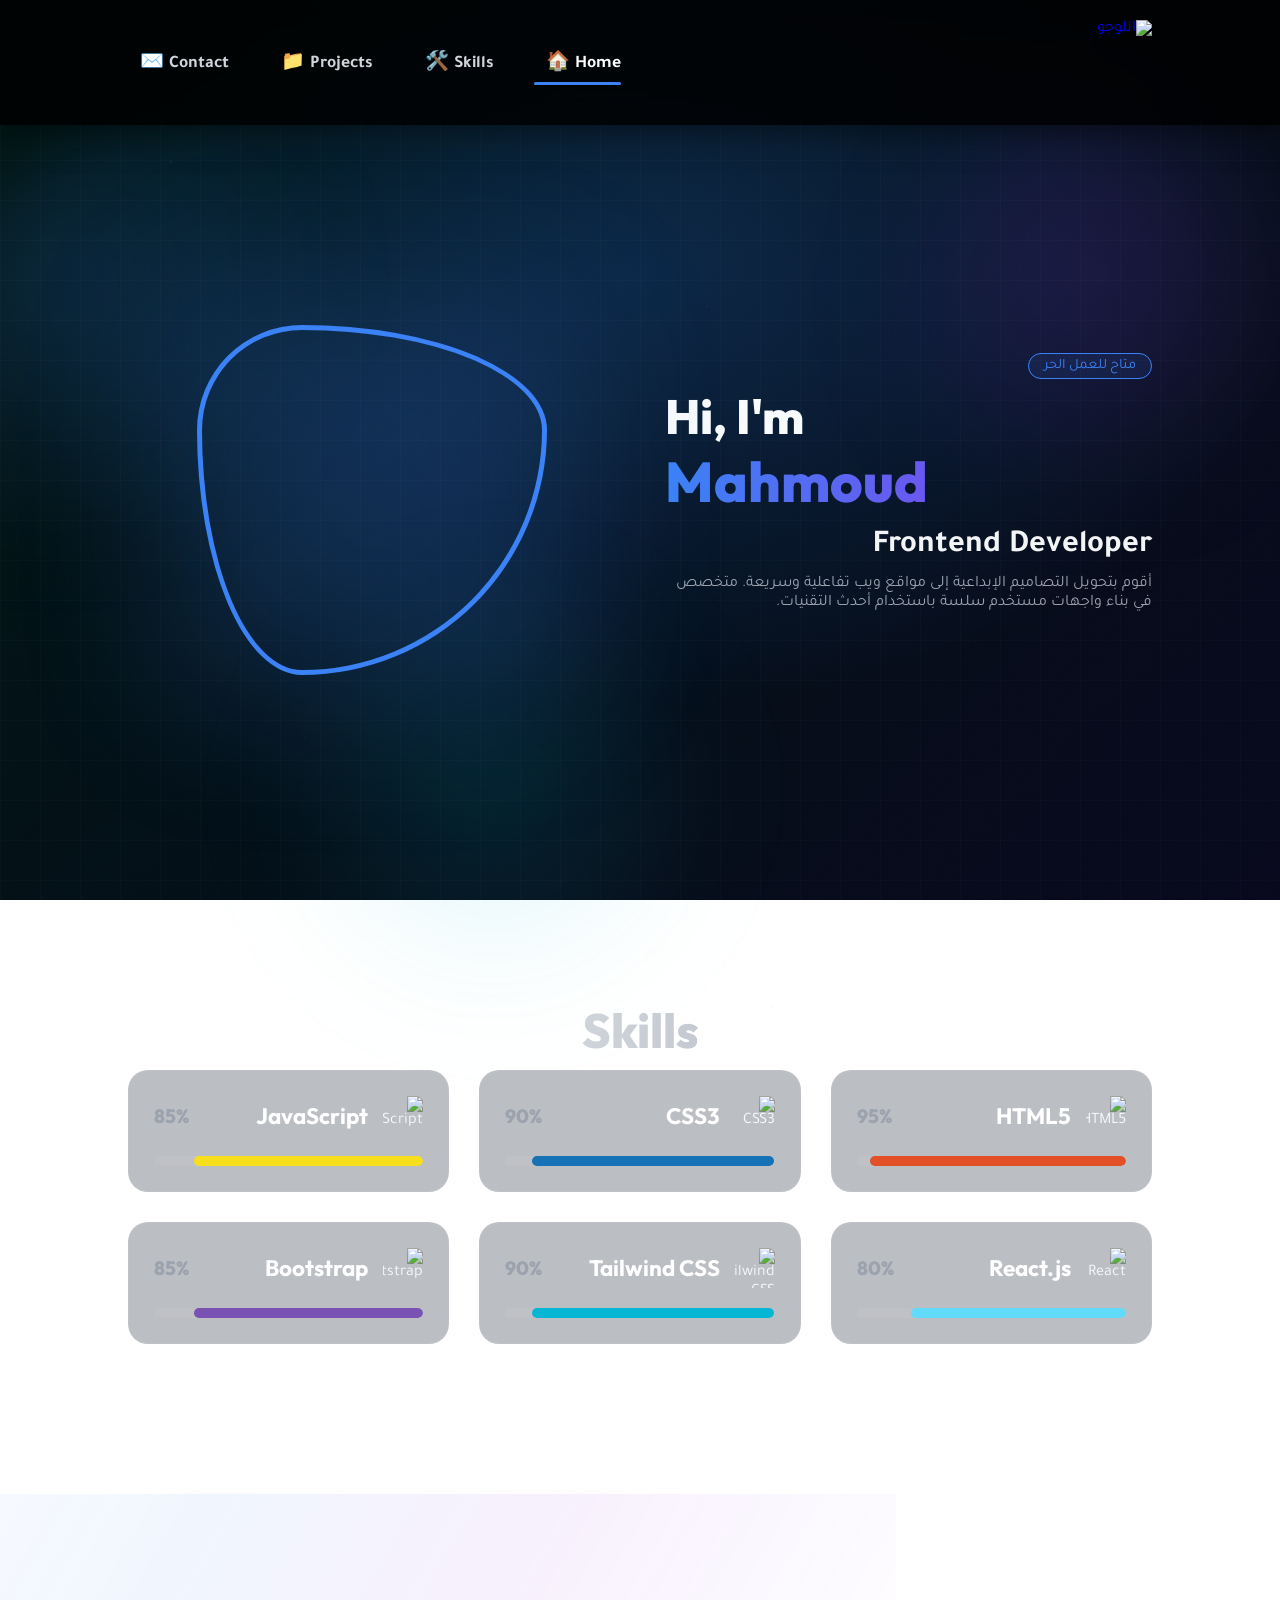
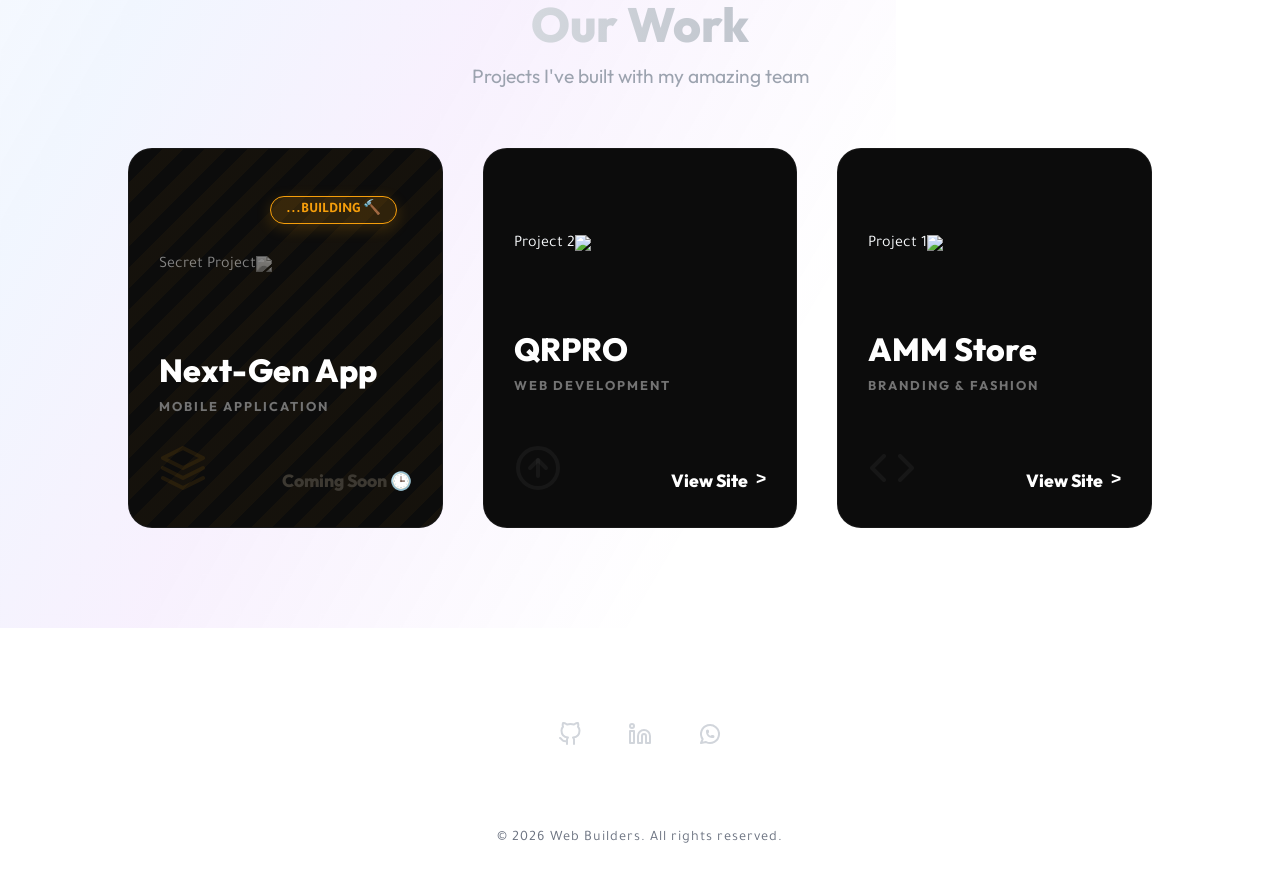
==== index.html @ ec0a451d "Add files via upload" ====
<!DOCTYPE html>
<html lang="ar" dir="rtl">

<head>
    <meta charset="UTF-8">
    <meta name="viewport" content="width=device-width, initial-scale=1.0">
    <title>موقع شخصي</title>
    <link
        href="https://fonts.googleapis.com/css2?family=Outfit:wght@400;700;800&family=Tajawal:wght@400;700&display=swap"
        rel="stylesheet">
    <link rel="stylesheet" href="s.css">
</head>

<body>
    <div class="premium-bg" aria-hidden="true">
        <div class="glow g1"></div>
        <div class="glow g2"></div>
        <div class="glow g3"></div>
    </div>

    <div id="preloader">
    <div class="loader-content">
        <h1 class="brand-name">HODA WEB</h1>
        <div class="progress-bar">
            <div class="progress-fill"></div>
        </div>
    </div>
</div>

    <!-- Navbar -->
    <header class="navbar">
        <a href="#" class="logo">
            <img src="E:\البرتو فليو\design\logo.png" alt="اللوجو" class="nav-logo-img">
        </a>
        <ul class="nav-links">
            <li>
                <a href="#" class="active" dir="ltr" aria-label="Home" title="Home">
                    <span class="nav-icon">🏠</span>
                    <span class="nav-text">Home</span>
                </a>
            </li>
            <li>
                <a href="#skills" dir="ltr" aria-label="Skills" title="Skills">
                    <span class="nav-icon">🛠️</span>
                    <span class="nav-text">Skills</span>
                </a>
            </li>
            <li>
                <a href="#projects" dir="ltr" aria-label="Projects" title="Projects">
                    <span class="nav-icon">📁</span>
                    <span class="nav-text">Projects</span>
                </a>
            </li>
            <li>
                <a href="#contact" dir="ltr" aria-label="Contact" title="Contact">
                    <span class="nav-icon">✉️</span>
                    <span class="nav-text">Contact</span>
                </a>
            </li>
        </ul>
        <button class="menu-toggle">☰</button>
    </header>

    <section class="hero">
        <div class="hero-container">
            <!-- جهة المعلومات -->
            <div class="hero-content">
                <span class="badge">متاح للعمل الحر</span>
                <h1 class="english-greeting" dir="ltr">Hi, I'm <span class="name-gradient">Mahmoud</span></h1>
                <h2 class="job-title">Frontend Developer</h2>
                <p class="bio">
                    أقوم بتحويل التصاميم الإبداعية إلى مواقع ويب تفاعلية وسريعة.
                    متخصص في بناء واجهات مستخدم سلسة باستخدام أحدث التقنيات.
                </p>
            </div>
            <div class="hero-image">
                <div class="image-wrapper">
                    <img src="E:\البرتو فليو\design\me.jpeg" alt="[اسمك]">
                </div>
                <div class="blob"></div>
            </div>
        </div>
    </section>

    <!-- قسم المهارات -->
    <section class="skills-section" id="skills">
        <div class="projects-container">
            <h2 class="section-title reveal" dir="ltr">Skills</h2>

            <div class="skills-grid">
                <!-- HTML5 -->
                <div class="skill-card reveal">
                    <div class="skill-header">
                        <div class="skill-info">
                            <img src="https://cdn.jsdelivr.net/gh/devicons/devicon@latest/icons/html5/html5-original.svg"
                                alt="HTML5" class="skill-icon">
                            <h3 dir="ltr">HTML5</h3>
                        </div>
                        <span class="skill-percentage" dir="ltr">95%</span>
                    </div>
                    <div class="progress-bar">
                        <div class="progress-fill" style="width: 95%; background-color: #E34F26;"></div>
                    </div>
                </div>

                <!-- CSS3 -->
                <div class="skill-card reveal">
                    <div class="skill-header">
                        <div class="skill-info">
                            <img src="https://cdn.jsdelivr.net/gh/devicons/devicon@latest/icons/css3/css3-original.svg"
                                alt="CSS3" class="skill-icon">
                            <h3 dir="ltr">CSS3</h3>
                        </div>
                        <span class="skill-percentage" dir="ltr">90%</span>
                    </div>
                    <div class="progress-bar">
                        <div class="progress-fill" style="width: 90%; background-color: #1572B6;"></div>
                    </div>
                </div>

                <!-- JavaScript -->
                <div class="skill-card reveal">
                    <div class="skill-header">
                        <div class="skill-info">
                            <img src="https://cdn.jsdelivr.net/gh/devicons/devicon@latest/icons/javascript/javascript-original.svg"
                                alt="JavaScript" class="skill-icon">
                            <h3 dir="ltr">JavaScript</h3>
                        </div>
                        <span class="skill-percentage" dir="ltr">85%</span>
                    </div>
                    <div class="progress-bar">
                        <div class="progress-fill" style="width: 85%; background-color: #F7DF1E;"></div>
                    </div>
                </div>

                <!-- React -->
                <div class="skill-card reveal">
                    <div class="skill-header">
                        <div class="skill-info">
                            <img src="https://cdn.jsdelivr.net/gh/devicons/devicon@latest/icons/react/react-original.svg"
                                alt="React" class="skill-icon">
                            <h3 dir="ltr">React.js</h3>
                        </div>
                        <span class="skill-percentage" dir="ltr">80%</span>
                    </div>
                    <div class="progress-bar">
                        <div class="progress-fill" style="width: 80%; background-color: #61DAFB;"></div>
                    </div>
                </div>

                <!-- Tailwind CSS -->
                <div class="skill-card reveal">
                    <div class="skill-header">
                        <div class="skill-info">
                            <img src="https://cdn.jsdelivr.net/gh/devicons/devicon@latest/icons/tailwindcss/tailwindcss-original.svg"
                                alt="Tailwind CSS" class="skill-icon">
                            <h3 dir="ltr">Tailwind CSS</h3>
                        </div>
                        <span class="skill-percentage" dir="ltr">90%</span>
                    </div>
                    <div class="progress-bar">
                        <div class="progress-fill" style="width: 90%; background-color: #06B6D4;"></div>
                    </div>
                </div>

                <!-- Bootstrap -->
                <div class="skill-card reveal">
                    <div class="skill-header">
                        <div class="skill-info">
                            <img src="https://cdn.jsdelivr.net/gh/devicons/devicon@latest/icons/bootstrap/bootstrap-original.svg"
                                alt="Bootstrap" class="skill-icon">
                            <h3 dir="ltr">Bootstrap</h3>
                        </div>
                        <span class="skill-percentage" dir="ltr">85%</span>
                    </div>
                    <div class="progress-bar">
                        <div class="progress-fill" style="width: 85%; background-color: #7952B3;"></div>
                    </div>
                </div>
            </div>
        </div>
    </section>

    <!-- قسم الأعمال -->
    <section class="projects-section" id="projects">
        <div class="projects-container">
            <h2 class="section-title reveal" dir="ltr">Our Work</h2>
            <p class="section-subtitle reveal" dir="ltr">Projects I've built with my amazing team</p>

            <div class="projects-grid">
                <!-- Project 1 -->
                <div class="project-card new-design reveal">
                    <div class="card-logo">
                        <img src="E:\البرتو فليو\design\AMM.jpeg" alt="Project 1">
                    </div>
                    <div class="card-content">
                        <h3 dir="ltr">AMM Store</h3>
                        <p class="project-category" dir="ltr">BRANDING & FASHION</p>
                    </div>
                    <div class="card-footer">
                        <a href="https://20057amo.github.io/AMM_Store/" class="view-site" dir="ltr">View Site <span class="arrow">&gt;</span></a>
                        <div class="card-icon">
                            <svg width="48" height="48" viewBox="0 0 24 24" fill="none" stroke="rgba(255,255,255,0.15)"
                                stroke-width="2" stroke-linecap="round" stroke-linejoin="round">
                                <polyline points="16 18 22 12 16 6"></polyline>
                                <polyline points="8 6 2 12 8 18"></polyline>
                            </svg>
                        </div>
                    </div>
                </div>

                <!-- Project 2 -->
                <div class="project-card new-design reveal">
                    <div class="card-logo">
                        <img src="E:\البرتو فليو\design\Q.jpeg" alt="Project 2">
                    </div>
                    <div class="card-content">
                        <h3 dir="ltr">QRPRO</h3>
                        <p class="project-category" dir="ltr">WEB DEVELOPMENT</p>
                    </div>
                    <div class="card-footer">
                        <a href="#" class="view-site" dir="ltr">View Site <span class="arrow">&gt;</span></a>
                        <div class="card-icon">
                            <svg width="48" height="48" viewBox="0 0 24 24" fill="none" stroke="rgba(255,255,255,0.15)"
                                stroke-width="2" stroke-linecap="round" stroke-linejoin="round">
                                <circle cx="12" cy="12" r="10"></circle>
                                <polyline points="12 16 12 12 12 8"></polyline>
                                <polyline points="8 12 12 8 16 12"></polyline>
                            </svg>
                        </div>
                    </div>
                </div>

                <!-- Project 3 -->
                <div class="project-card new-design under-construction reveal">
                    <div class="construction-badge">
                        <span>​🔨 BUILDING...</span>
                    </div>
                    <div class="card-logo">
                        <img src="E:\البرتو فليو\design\m.jpeg" alt="Secret Project"
                            style="filter: grayscale(100%) opacity(0.5);">
                    </div>
                    <div class="card-content">
                        <h3 dir="ltr">Next-Gen App</h3>
                        <p class="project-category" dir="ltr">MOBILE APPLICATION</p>
                    </div>
                    <div class="card-footer construction-status">
                        <span class="view-site" style="color: #3d3932;" dir="ltr">Coming Soon 🕒</span>
                        <div class="card-icon">
                            <svg width="48" height="48" viewBox="0 0 24 24" fill="none" stroke="rgba(245,158,11,0.3)"
                                stroke-width="2" stroke-linecap="round" stroke-linejoin="round">
                                <path d="M12 2L2 7l10 5 10-5-10-5z"></path>
                                <path d="M2 17l10 5 10-5"></path>
                                <path d="M2 12l10 5 10-5"></path>
                            </svg>
                        </div>
                    </div>
                </div>
            </div>
        </div>
    </section>
    <!-- الفوتر -->
    <footer class="footer reveal" id="contact">
        

            <div class="social-links">
                <a href="https://wa.me/201101840365" target="_blank" class="social-btn" aria-label="WhatsApp">
                    <svg width="24" height="24" viewBox="0 0 24 24" fill="none" stroke="currentColor" stroke-width="2"
                        stroke-linecap="round" stroke-linejoin="round">
                        <path d="M3 21l1.65 -3.8a9 9 0 1 1 3.4 2.9l-5.05 .9"></path>
                        <path
                            d="M9 10a.5 .5 0 0 0 1 0v-1a.5 .5 0 0 0 -1 0v1a5 5 0 0 0 5 5h1a.5 .5 0 0 0 0 -1h-1a.5 .5 0 0 0 0 1">
                        </path>
                    </svg>
                </a>
                <a href="#" class="social-btn" aria-label="LinkedIn">
                    <svg width="24" height="24" viewBox="0 0 24 24" fill="none" stroke="currentColor" stroke-width="2"
                        stroke-linecap="round" stroke-linejoin="round">
                        <path d="M16 8a6 6 0 0 1 6 6v7h-4v-7a2 2 0 0 0-2-2 2 2 0 0 0-2 2v7h-4v-7a6 6 0 0 1 6-6z"></path>
                        <rect x="2" y="9" width="4" height="12"></rect>
                        <circle cx="4" cy="4" r="2"></circle>
                    </svg>
                </a>
                <a href="https://github.com/Mahmoud-1-WB" class="social-btn" aria-label="GitHub">
                    <svg width="24" height="24" viewBox="0 0 24 24" fill="none" stroke="currentColor" stroke-width="2"
                        stroke-linecap="round" stroke-linejoin="round">
                        <path
                            d="M9 19c-5 1.5-5-2.5-7-3m14 6v-3.87a3.37 3.37 0 0 0-.94-2.61c3.14-.35 6.44-1.54 6.44-7A5.44 5.44 0 0 0 20 4.77 5.07 5.07 0 0 0 19.91 1S18.73.65 16 2.48a13.38 13.38 0 0 0-7 0C6.27.65 5.09 1 5.09 1A5.07 5.07 0 0 0 5 4.77a5.44 5.44 0 0 0-1.5 3.78c0 5.42 3.3 6.61 6.44 7A3.37 3.37 0 0 0 9 18.13V22">
                        </path>
                    </svg>
                </a>
            </div>

            <div class="footer-bottom">
                <p dir="ltr">&copy; 2026 Web Builders. All rights reserved.</p>
            </div>
        </div>
    </footer>

    <script src="script.js"></script>
</body>

</html>
---- s.css ----
* {
    margin: 0;
    padding: 0;
    box-sizing: border-box;
    font-family: 'Tajawal', sans-serif;
}

body {
    color: #f8fafc;
    min-height: 100vh;
    overflow-x: hidden;
}

body::before,
body::after {
    content: '';
    position: fixed;
    inset: 0;
    z-index: -2;
    pointer-events: none;
}

body::before {
    background:
        radial-gradient(1200px 800px at calc(var(--mouseX, 50vw)) calc(var(--mouseY, 30vh)), rgba(59, 130, 246, 0.20), transparent 55%),
        radial-gradient(900px 650px at 15% 70%, rgba(147, 51, 234, 0.18), transparent 60%),
        radial-gradient(700px 520px at 80% 20%, rgba(6, 182, 212, 0.14), transparent 55%),
        linear-gradient(-45deg, #070a1a, #0b1230, #100a22, #071b18);
    background-size: 400% 400%;
    animation: gradientBG 18s ease infinite;
    filter: saturate(1.1) contrast(1.05);
}

body::after {
    background-image:
        url("data:image/svg+xml,%3Csvg xmlns='http://www.w3.org/2000/svg' width='180' height='180'%3E%3Cfilter id='n'%3E%3CfeTurbulence type='fractalNoise' baseFrequency='.85' numOctaves='4' stitchTiles='stitch'/%3E%3C/filter%3E%3Crect width='180' height='180' filter='url(%23n)' opacity='.35'/%3E%3C/svg%3E");
    opacity: 0.08;
    mix-blend-mode: overlay;
    transform: translate3d(0, calc(var(--scrollY, 0px) * 0.02), 0);
}

@keyframes gradientBG {
    0% { background-position: 0% 50%; }
    50% { background-position: 100% 50%; }
    100% { background-position: 0% 50%; }
}

.premium-bg {
    position: fixed;
    inset: 0;
    z-index: -1;
    pointer-events: none;
}

.premium-bg .glow {
    position: absolute;
    width: 55vmin;
    height: 55vmin;
    border-radius: 50%;
    filter: blur(40px);
    opacity: 0.18;
    mix-blend-mode: screen;
    transform: translate3d(0,0,0);
}

.premium-bg .glow.g1 {
    left: -10vmin;
    top: 15vh;
    background: radial-gradient(circle at 30% 30%, rgba(59, 130, 246, 0.9), transparent 55%);
    animation: drift1 12s ease-in-out infinite;
}

.premium-bg .glow.g2 {
    right: -12vmin;
    top: 8vh;
    background: radial-gradient(circle at 40% 40%, rgba(147, 51, 234, 0.85), transparent 58%);
    animation: drift2 14s ease-in-out infinite;
}

.premium-bg .glow.g3 {
    left: 30vmin;
    bottom: -18vmin;
    background: radial-gradient(circle at 45% 45%, rgba(6, 182, 212, 0.75), transparent 60%);
    animation: drift3 16s ease-in-out infinite;
}

@keyframes drift1 { 0%,100% { transform: translate(0,0) scale(1); } 50% { transform: translate(8vmin,-6vmin) scale(1.06); } }
@keyframes drift2 { 0%,100% { transform: translate(0,0) scale(1); } 50% { transform: translate(-10vmin,6vmin) scale(1.08); } }
@keyframes drift3 { 0%,100% { transform: translate(0,0) scale(1); } 50% { transform: translate(6vmin,10vmin) scale(1.06); } }

@media (prefers-reduced-motion: reduce) {
    body::before { animation: none !important; }
    .premium-bg .glow { animation: none !important; }
    * { scroll-behavior: auto !important; }
}


#preloader {
    position: fixed;
    top: 0;
    left: 0;
    width: 100%;
    height: 100vh;
    background-color: #000;
    display: flex;
    justify-content: center;
    align-items: center;
    z-index: 9999; 
}

.brand-name {
    color: #fff;
    font-family: 'Arial', sans-serif;
    font-size: 2rem;
    margin-bottom: 20px;
    text-align: center;
}

.progress-bar {
    width: 200px;
    height: 4px;
    background-color: #333;
    border-radius: 2px;
    overflow: hidden;
    margin: 0 auto;
}

.progress-fill {
    width: 0%;
    height: 100%;
    background-color: #ffffff;
    animation: loading 2s ease-in-out infinite;
}

@keyframes loading {
    0% { width: 0%; }
    50% { width: 70%; }
    100% { width: 100%; }
}

.navbar {
    position: fixed;
    top: 0;
    left: 0;
    width: 100%;
    padding: 20px 10%;
    display: flex;
    justify-content: space-between;
    align-items: center;
    background-color: rgba(0, 0, 0, 0.85);
    backdrop-filter: blur(12px); 
    -webkit-backdrop-filter: blur(12px);
    box-shadow: 0 4px 30px rgba(0, 0, 0, 0.5);
    z-index: 1000;
    transition: 0.4s ease-in-out;
}

.navbar .logo {
    display: flex;
    align-items: center;
    text-decoration: none;
    cursor: pointer;
}

.nav-logo-img {
    height: 85px; 
    width: auto;
    object-fit: contain;
    transition: transform 0.3s ease;
}

.nav-logo-img:hover {
    transform: scale(1.05);
}

.nav-links {
    display: flex;
    list-style: none;
    gap: 40px;
}

.nav-icon {
    display: inline-flex;
    align-items: center;
    justify-content: center;
    width: 28px;
    height: 28px;
    font-size: 1.2rem;
    margin-left: 10px;
}

.nav-text {
    display: inline-block;
}

.nav-links li {
    position: relative;
}

.nav-links a {
    color: #d1d5db;
    text-decoration: none;
    font-size: 1.1rem;
    font-weight: 700;
    font-family: 'Outfit', sans-serif;
    transition: color 0.3s ease;
}

.nav-links a:hover,
.nav-links a.active {
    color: #ffffff;
}

.nav-links a::after {
    content: '';
    position: absolute;
    width: 0;
    height: 3px;
    background: #3b82f6;
    bottom: -8px;
    right: 0;
    border-radius: 5px;
    transition: width 0.3s ease;
}

.nav-links a:hover::after,
.nav-links a.active::after {
    width: 100%;
    left: 0; 
}

.menu-toggle {
    display: none;
    background: none;
    border: none;
    color: white;
    font-size: 2rem;
    cursor: pointer;
    transition: 0.3s;
}

.menu-toggle:hover {
    color: #3b82f6;
}

.hero {
    min-height: 100vh;
    display: flex;
    align-items: center;
    justify-content: center;
    padding: 100px 10% 0;
    overflow: hidden;
    position: relative;
    background: transparent;
}

.hero::after {
    content: '';
    position: absolute;
    inset: -30px;
    z-index: 0;
    pointer-events: none;
    background:
        radial-gradient(2px 2px at 15% 20%, rgba(255,255,255,0.35), transparent 60%),
        radial-gradient(2px 2px at 55% 35%, rgba(255,255,255,0.25), transparent 60%),
        radial-gradient(1.5px 1.5px at 75% 70%, rgba(255,255,255,0.28), transparent 60%),
        radial-gradient(2px 2px at 25% 80%, rgba(59,130,246,0.35), transparent 65%),
        radial-gradient(3px 3px at 80% 25%, rgba(147,51,234,0.25), transparent 60%);
    opacity: 0.35;
    filter: blur(0.2px);
    transform: translate3d(0, calc(var(--scrollY, 0px) * -0.03), 0);
    animation: heroFloat 7s ease-in-out infinite;
}

@keyframes heroFloat {
    0%,100% { opacity: 0.28; transform: translate3d(0, calc(var(--scrollY, 0px) * -0.03), 0) scale(1); }
    50% { opacity: 0.42; transform: translate3d(0, calc(var(--scrollY, 0px) * -0.03 - 12px), 0) scale(1.03); }
}


.hero::before {
    content: '';
    position: absolute;
    top: 0;
    left: 0;
    width: 100%;
    height: 100%;
    background-image: 
        linear-gradient(rgba(255, 255, 255, 0.02) 1px, transparent 1px),
        linear-gradient(90deg, rgba(255, 255, 255, 0.02) 1px, transparent 1px);
    background-size: 40px 40px;
    z-index: 0;
    pointer-events: none;
}

.hero-container {
    display: flex;
    position: relative;
    z-index: 1;
    align-items: center;
    justify-content: space-between;
    gap: 50px;
    width: 100%;
}

.hero-content {
    flex: 1;
    animation: fadeInUp 1s ease-out;
}

.badge {
    background: rgba(59, 130, 246, 0.1);
    color: #3b82f6;
    padding: 5px 15px;
    border-radius: 20px;
    font-size: 0.9rem;
    border: 1px solid #3b82f6;
}

.english-greeting {
    font-family: 'Outfit', sans-serif;
    font-size: 3rem;
    font-weight: 800;
    margin: 10px 0;
    color: #f8fafc;
}

.name-gradient {
    background: linear-gradient(to right, #3b82f6, #9333ea);
    -webkit-background-clip: text;
    -webkit-text-fill-color: transparent;
    font-size: 3.5rem;
    display: block;
    font-family: 'Outfit', sans-serif;
}

.job-title {
    font-size: 2rem;
    color: #f3f4f6;
    margin: 10px 0;
}

.bio {
    color: #9ca3af;
    max-width: 500px;
    margin-bottom: 30px;
}

.hero-image {
    flex: 1;
    position: relative;
    display: flex;
    justify-content: center;
    animation: fadeInRight 1.2s ease-out;
}

.image-wrapper {
    width: 350px;
    height: 350px;
    border-radius: 30% 70% 70% 30% / 30% 30% 70% 70%; 
    overflow: hidden;
    border: 5px solid #3b82f6;
    z-index: 2;
    transition: 0.5s;
}

.image-wrapper:hover {
    border-radius: 50%;
}

.image-wrapper img {
    width: 100%;
    height: 100%;
    object-fit: cover;
}

.blob {
    position: absolute;
    width: 400px;
    height: 400px;
    background: #3b82f6;
    filter: blur(80px);
    opacity: 0.2;
    z-index: 1;
    top: 50%;
    left: 50%;
    transform: translate(-50%, -50%);
}


@keyframes fadeInUp {
    from { opacity: 0; transform: translateY(30px); }
    to { opacity: 1; transform: translateY(0); }
}

@keyframes fadeInRight {
    from { opacity: 0; transform: translateX(50px); }
    to { opacity: 1; transform: translateX(0); }
}


@media (max-width: 768px) {
    .menu-toggle {
        display: block;
    }
    
    .nav-links {
        position: absolute;
        top: 100%;
        right: 0;
        width: 100%;
        background-color: rgba(0, 0, 0, 0.95);
        backdrop-filter: blur(10px);
        flex-direction: column;
        align-items: center;
        padding: 20px 0;
        gap: 20px;
        clip-path: polygon(0 0, 100% 0, 100% 0, 0 0); 
        transition: 0.4s ease-in-out;
    }

    .nav-links.active {
        clip-path: polygon(0 0, 100% 0, 100% 100%, 0% 100%); 
    }

    .hero-container {
        flex-direction: column-reverse;
        text-align: center;
        padding-top: 40px;
    }
    
    .image-wrapper {
        width: 250px;
        height: 250px;
    }
}

.projects-section, .skills-section {
    padding: 100px 10%;
    background: transparent;
    color: #f8fafc;
    position: relative;
    overflow: hidden;
}


.projects-section::before, .skills-section::before {
    content: '';
    position: absolute;
    top: 0;
    left: 0;
    width: 100%;
    height: 100%;
    background-image: 
        linear-gradient(rgba(255, 255, 255, 0.02) 1px, transparent 1px),
        linear-gradient(90deg, rgba(255, 255, 255, 0.02) 1px, transparent 1px);
    background-size: 40px 40px;
    z-index: 0;
    pointer-events: none;
    opacity: 0.75;
}

.projects-section::after {
    content: '';
    position: absolute;
    inset: 0;
    z-index: 0;
    pointer-events: none;
    background: linear-gradient(120deg, transparent 0%, rgba(59,130,246,0.10) 35%, rgba(147,51,234,0.10) 55%, transparent 85%);
    transform: translateX(-30%) translateY(0);
    animation: projectsShimmer 6.5s ease-in-out infinite;
    opacity: 0.7;
}

@keyframes projectsShimmer {
    0%,100% { transform: translateX(-35%) } 
    50% { transform: translateX(35%) }
}

.skills-section::after {
    content: '';
    position: absolute;
    inset: -20px;
    z-index: 0;
    pointer-events: none;
    background:
        radial-gradient(2px 2px at 20% 30%, rgba(255,255,255,0.30), transparent 60%),
        radial-gradient(2px 2px at 60% 20%, rgba(59,130,246,0.32), transparent 60%),
        radial-gradient(1.5px 1.5px at 80% 65%, rgba(255,255,255,0.24), transparent 60%),
        radial-gradient(2px 2px at 35% 80%, rgba(147,51,234,0.22), transparent 60%);
    opacity: 0.30;
    filter: blur(0.2px);
    transform: translate3d(0, calc(var(--scrollY, 0px) * -0.02), 0);
    animation: skillsDrift 9s ease-in-out infinite;
}

@keyframes skillsDrift {
    0%,100% { opacity: 0.25; } 
    50% { opacity: 0.42; }
}


.projects-container {
    position: relative;
    z-index: 1;
}

.section-title {
    font-family: 'Outfit', sans-serif;
    font-size: 3rem;
    font-weight: 800;
    text-align: center;
    background: linear-gradient(to right, #f8fafc, #9ca3af);
    -webkit-background-clip: text;
    -webkit-text-fill-color: transparent;
    margin-bottom: 10px;
}

.section-subtitle {
    font-family: 'Outfit', sans-serif;
    text-align: center;
    color: #9ca3af;
    font-size: 1.2rem;
    margin-bottom: 60px;
}

.projects-grid {
    display: grid;
    grid-template-columns: repeat(auto-fit, minmax(300px, 1fr));
    gap: 40px;
}

.project-card {
    background: rgba(30, 41, 59, 0.5);
    border: 1px solid rgba(255, 255, 255, 0.05);
    border-radius: 16px;
    overflow: hidden;
    transition: transform 0.3s ease, box-shadow 0.3s ease;
    backdrop-filter: blur(10px);
}

.project-card:hover {
    transform: translateY(-10px);
    box-shadow: 0 20px 40px rgba(0, 0, 0, 0.4);
    border-color: rgba(59, 130, 246, 0.3);
}

.project-image {
    width: 100%;
    height: 200px;
    background: #1e293b;
    overflow: hidden;
    position: relative;
}

.project-img {
    width: 100%;
    height: 100%;
    object-fit: cover;
    transition: transform 0.5s ease;
}

.project-card:hover .project-img {
    transform: scale(1.1);
}

.placeholder-img {
    width: 100%;
    height: 100%;
    display: flex;
    align-items: center;
    justify-content: center;
    font-family: 'Outfit', sans-serif;
    color: #64748b;
    font-size: 1.5rem;
    font-weight: 700;
    background: linear-gradient(45deg, #0f172a, #1e293b);
}

.project-info {
    padding: 25px;
}

.project-info h3 {
    font-family: 'Outfit', sans-serif;
    font-size: 1.5rem;
    margin-bottom: 10px;
    color: #ffffff;
}

.project-info p {
    color: #9ca3af;
    font-size: 0.95rem;
    line-height: 1.6;
    margin-bottom: 20px;
}

.tech-stack {
    display: flex;
    flex-wrap: wrap;
    gap: 10px;
}

.tech-stack span {
    background: rgba(59, 130, 246, 0.1);
    color: #3bb2f6;
    padding: 4px 12px;
    border-radius: 20px;
    font-size: 0.8rem;
    font-family: 'Outfit', sans-serif;
    font-weight: 700;
}

.project-card.under-construction {
    position: relative;
    border: 2px dashed rgba(143, 115, 38, 0.4);
    cursor: not-allowed;
    overflow: hidden;
    animation: constructionPulse 3s infinite alternate;
}

@keyframes constructionPulse {
    from { border-color: rgba(245, 158, 11, 0.2); box-shadow: 0 0 0 transparent; }
    to { border-color: rgba(245, 158, 11, 0.8); box-shadow: 0 0 25px rgba(245, 158, 11, 0.2); }
}

.project-card.under-construction::after {
    content: '';
    position: absolute;
    top: 0;
    left: 0;
    right: 0;
    bottom: 0;
    background: repeating-linear-gradient(
        -45deg,
        rgba(245, 158, 11, 0.04),
        rgba(245, 158, 11, 0.04) 15px,
        transparent 15px,
        transparent 30px
    );
    z-index: 0;
    pointer-events: none;
    animation: moveStripes 2s linear infinite;
}

@keyframes moveStripes {
    0% { background-position: 0 0; }
    100% { background-position: 42px 42px; }
}

.project-card.under-construction .card-logo,
.project-card.under-construction .card-content,
.project-card.under-construction .card-footer,
.project-card.under-construction .construction-badge {
    position: relative;
    z-index: 1;
}

.construction-badge {
    position: absolute;
    top: 15px;
    right: 15px;
    z-index: 10;
}

.construction-badge span {
    font-family: 'Tajawal', sans-serif;
    font-size: 0.9rem;
    font-weight: 700;
    color: #f59e0b;
    background: rgba(245, 158, 11, 0.15);
    border: 1px solid #f59e0b;
    padding: 6px 15px;
    border-radius: 20px;
    box-shadow: 0 4px 15px rgba(245, 158, 11, 0.2);
}

.tech-stack.construction-status span {
    background: rgba(245, 158, 11, 0.1);
    color: #f59e0b;
    border: 1px solid rgba(245, 158, 11, 0.4);
    animation: pulse 1.5s infinite alternate;
}

@keyframes pulse {
    from { opacity: 0.6; box-shadow: 0 0 0 transparent; }
    to { opacity: 1; box-shadow: 0 0 10px rgba(245, 158, 11, 0.5); }
}

.project-card.new-design {
    background-color: #0c0c0c;
    border: 1px solid rgba(255, 255, 255, 0.05);
    border-radius: 24px;
    padding: 35px 30px;
    display: flex;
    flex-direction: column;
    justify-content: flex-start;
    transition: transform 0.3s ease, box-shadow 0.3s ease;
}

.project-card.new-design:hover {
    transform: translateY(-8px);
    box-shadow: 0 20px 40px rgba(0, 0, 0, 0.8);
    border-color: rgba(255, 255, 255, 0.1);
}

.project-card.new-design .card-logo {
    margin-bottom: 25px;
    height: 120px;
    display: flex;
    align-items: center;
    justify-content: flex-end;
}

.project-card.new-design .card-logo img {
    max-height: 100%;
    max-width: 200px;
    object-fit: contain;
}

.project-card.new-design .card-content h3 {
    font-family: 'Outfit', sans-serif;
    font-size: 2rem;
    font-weight: 800;
    color: #ffffff;
    margin-bottom: 8px;
}

.project-card.new-design .project-category {
    font-family: 'Outfit', sans-serif;
    font-size: 0.8rem;
    font-weight: 700;
    color: #737373;
    text-transform: uppercase;
    letter-spacing: 2px;
    margin-bottom: 30px;
}

.project-card.new-design .card-footer {
    margin-top: auto;
    display: flex;
    justify-content: space-between;
    align-items: flex-end;
}

.project-card.new-design .view-site {
    font-family: 'Outfit', sans-serif;
    font-size: 1.1rem;
    font-weight: 800;
    color: #ffffff;
    text-decoration: none;
    display: flex;
    align-items: center;
    transition: color 0.3s;
}

.project-card.new-design .view-site .arrow {
    margin-left: 8px;
    font-size: 1.2rem;
}

.project-card.new-design .view-site:hover {
    color: #3b82f6;
}

.project-card.new-design .card-icon {
    opacity: 0.3;
    transition: opacity 0.3s, transform 0.3s;
    display: flex;
    align-items: center;
    justify-content: center;
}

.project-card.new-design:hover .card-icon {
    opacity: 0.8;
    transform: scale(1.1);
}

.reveal {
    opacity: 0;
}

.reveal.active {
    animation: fadeInUp 0.8s ease forwards;
}

.project-card.reveal:nth-child(1) { animation-delay: 0.1s; }
.project-card.reveal:nth-child(2) { animation-delay: 0.3s; }
.project-card.reveal:nth-child(3) { animation-delay: 0.5s; }

@keyframes fadeInUp {
    from {
        opacity: 0;
        transform: translateY(60px);
    }
    to {
        opacity: 1;
        transform: translateY(0);
    }
}

.footer {
    padding: 80px 10% 40px;
    background: transparent;

    border-top: 1px solid rgba(255, 255, 255, 0.05);
    text-align: center;
    position: relative;
    z-index: 10;
    overflow: hidden;
}

.footer::before {
    content: '';
    position: absolute;
    top: 0;
    left: 0;
    width: 100%;
    height: 100%;
    background-image: 
        linear-gradient(rgba(255, 255, 255, 0.02) 1px, transparent 1px),
        linear-gradient(90deg, rgba(255, 255, 255, 0.02) 1px, transparent 1px);
    background-size: 40px 40px;
    z-index: 0;
    pointer-events: none;
}

.footer-container {
    position: relative;
    z-index: 1;
}

.footer-title {
    font-family: 'Tajawal', sans-serif;
    font-size: 2.5rem;
    font-weight: 800;
    margin-bottom: 10px;
    background: linear-gradient(to right, #f8fafc, #3b82f6);
    -webkit-background-clip: text;
    -webkit-text-fill-color: transparent;
}

.footer-subtitle {
    font-family: 'Tajawal', sans-serif;
    color: #9ca3af;
    margin-bottom: 40px;
    font-size: 1.1rem;
}

.social-links {
    display: flex;
    justify-content: center;
    gap: 20px;
    margin-bottom: 50px;
}

.social-btn {
    display: flex;
    align-items: center;
    justify-content: center;
    width: 50px;
    height: 50px;
    border-radius: 50%;
    background: rgba(255, 255, 255, 0.03);
    border: 1px solid rgba(255, 255, 255, 0.1);
    color: #d1d5db;
    transition: all 0.3s ease;
}

.social-btn:hover {
    background: rgba(59, 130, 246, 0.1);
    border-color: #3b82f6;
    color: #3b82f6;
    transform: translateY(-5px);
    box-shadow: 0 10px 20px rgba(59, 130, 246, 0.2);
}

.footer-bottom {
    border-top: 1px solid rgba(255, 255, 255, 0.05);
    padding-top: 20px;
    color: #6b7280;
    font-family: 'Outfit', sans-serif;
    font-size: 0.9rem;
    letter-spacing: 1px;
}

.skills-grid {
    display: grid;
    grid-template-columns: repeat(auto-fit, minmax(300px, 1fr));
    gap: 30px;
    margin-bottom: 50px;
}

.skill-card {
    padding: 25px;
    background-color: rgba(30, 41, 59, 0.3);
    border: 1px solid rgba(255, 255, 255, 0.05);
    border-radius: 20px;
    transition: transform 0.3s ease, box-shadow 0.3s ease;
    backdrop-filter: blur(10px);
}

.skill-card:hover {
    transform: translateY(-5px);
    box-shadow: 0 15px 30px rgba(0, 0, 0, 0.5);
    border-color: rgba(255, 255, 255, 0.1);
}

.skill-header {
    display: flex;
    justify-content: space-between;
    align-items: center;
    margin-bottom: 20px;
}

.skill-info {
    display: flex;
    align-items: center;
    gap: 15px;
}

.skill-icon {
    width: 40px;
    height: 40px;
}

.skill-info h3 {
    font-family: 'Outfit', sans-serif;
    font-size: 1.4rem;
    font-weight: 700;
    color: #fff;
    margin: 0;
}

.skill-percentage {
    font-family: 'Outfit', sans-serif;
    font-size: 1.2rem;
    font-weight: 800;
    color: #9ca3af;
}

.progress-bar {
    width: 100%;
    height: 10px;
    background-color: rgba(255, 255, 255, 0.05);
    border-radius: 10px;
    overflow: hidden;
}

.progress-fill {
    height: 100%;
    border-radius: 10px;
    transform-origin: left;
    transform: scaleX(0);
}

.skill-card.active .progress-fill {
    animation: fillProgress 1.5s ease-out forwards;
}

@keyframes fillProgress {
    from {
        transform: scaleX(0);
    }
    to {
        transform: scaleX(1);
    }
}


.skill-card.reveal:nth-child(1) { animation-delay: 0.1s; }
.skill-card.reveal:nth-child(2) { animation-delay: 0.2s; }
.skill-card.reveal:nth-child(3) { animation-delay: 0.3s; }
.skill-card.reveal:nth-child(4) { animation-delay: 0.4s; }
.skill-card.reveal:nth-child(5) { animation-delay: 0.5s; }
.skill-card.reveal:nth-child(6) { animation-delay: 0.6s; }


.skill-card.reveal:nth-child(1) .progress-fill { animation-delay: 0.2s; }
.skill-card.reveal:nth-child(2) .progress-fill { animation-delay: 0.3s; }
.skill-card.reveal:nth-child(3) .progress-fill { animation-delay: 0.4s; }
.skill-card.reveal:nth-child(4) .progress-fill { animation-delay: 0.5s; }
.skill-card.reveal:nth-child(5) .progress-fill { animation-delay: 0.6s; }
.skill-card.reveal:nth-child(6) .progress-fill { animation-delay: 0.7s; }
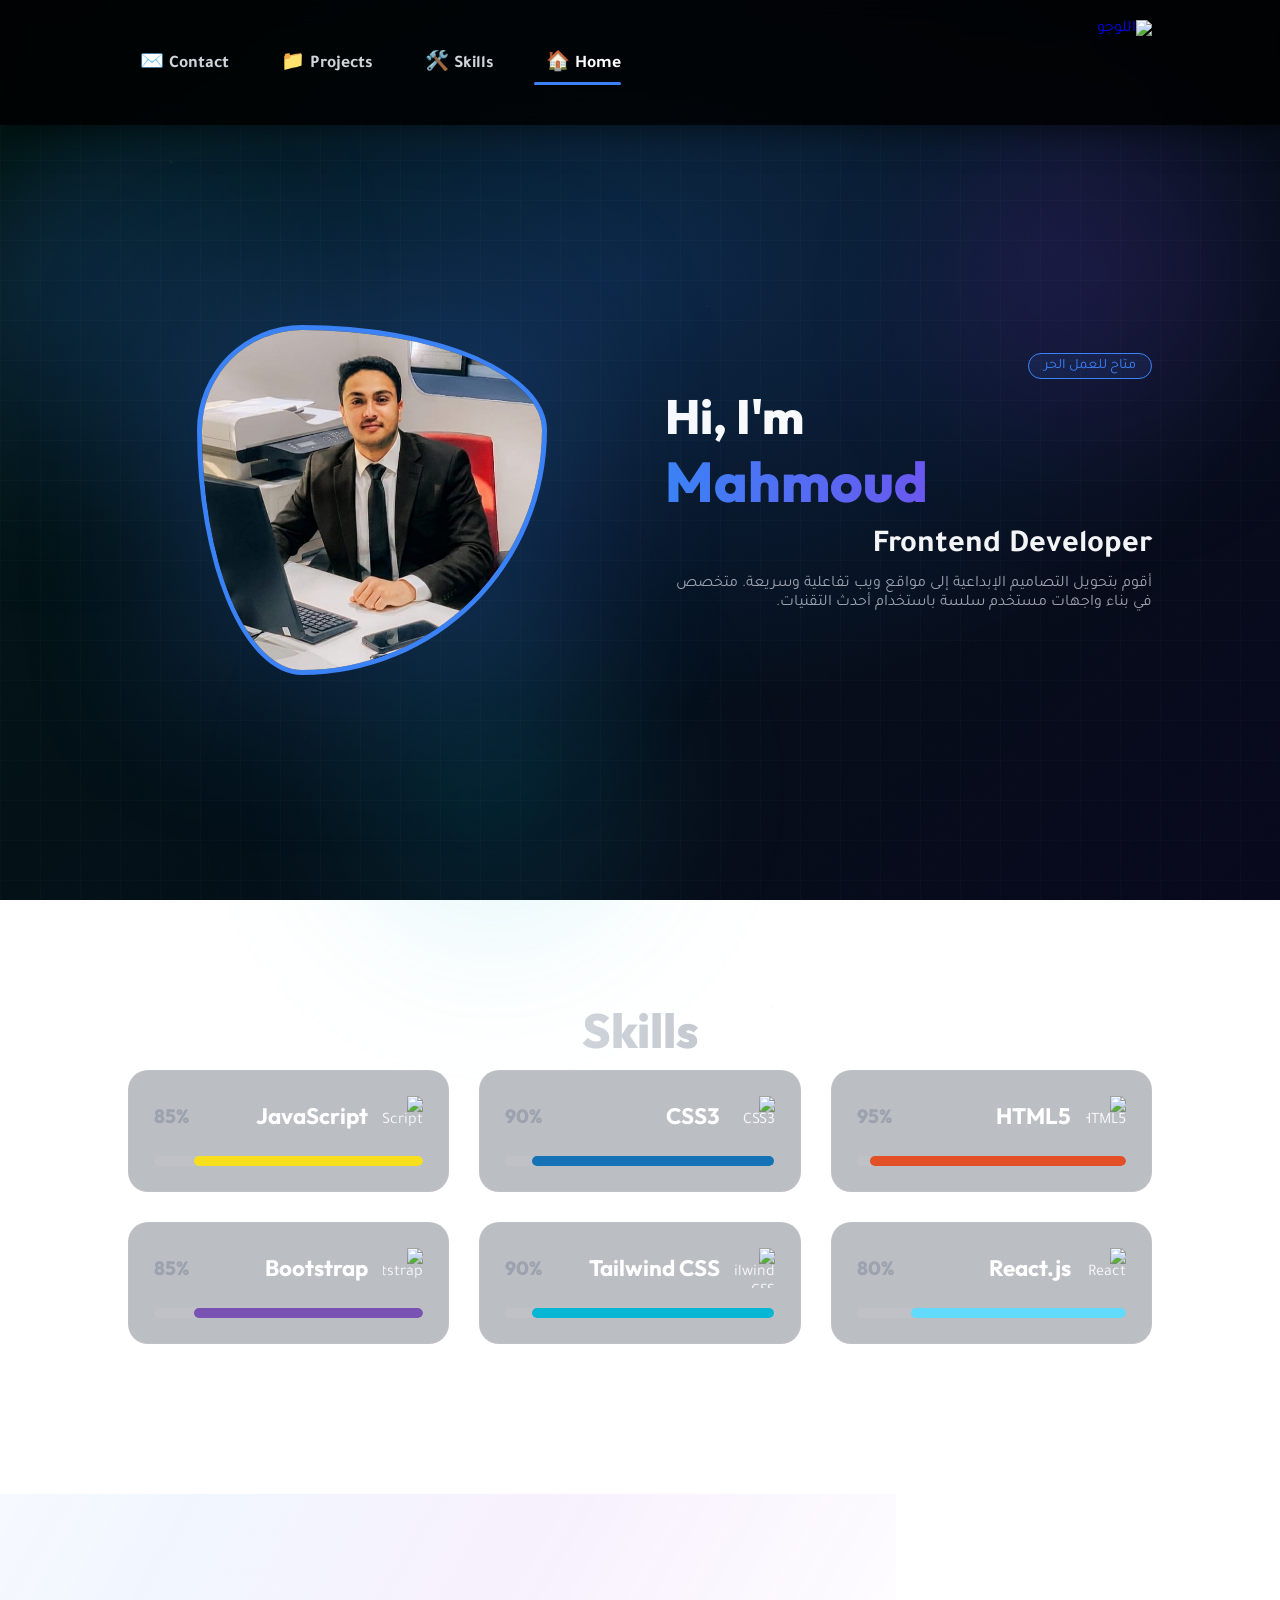
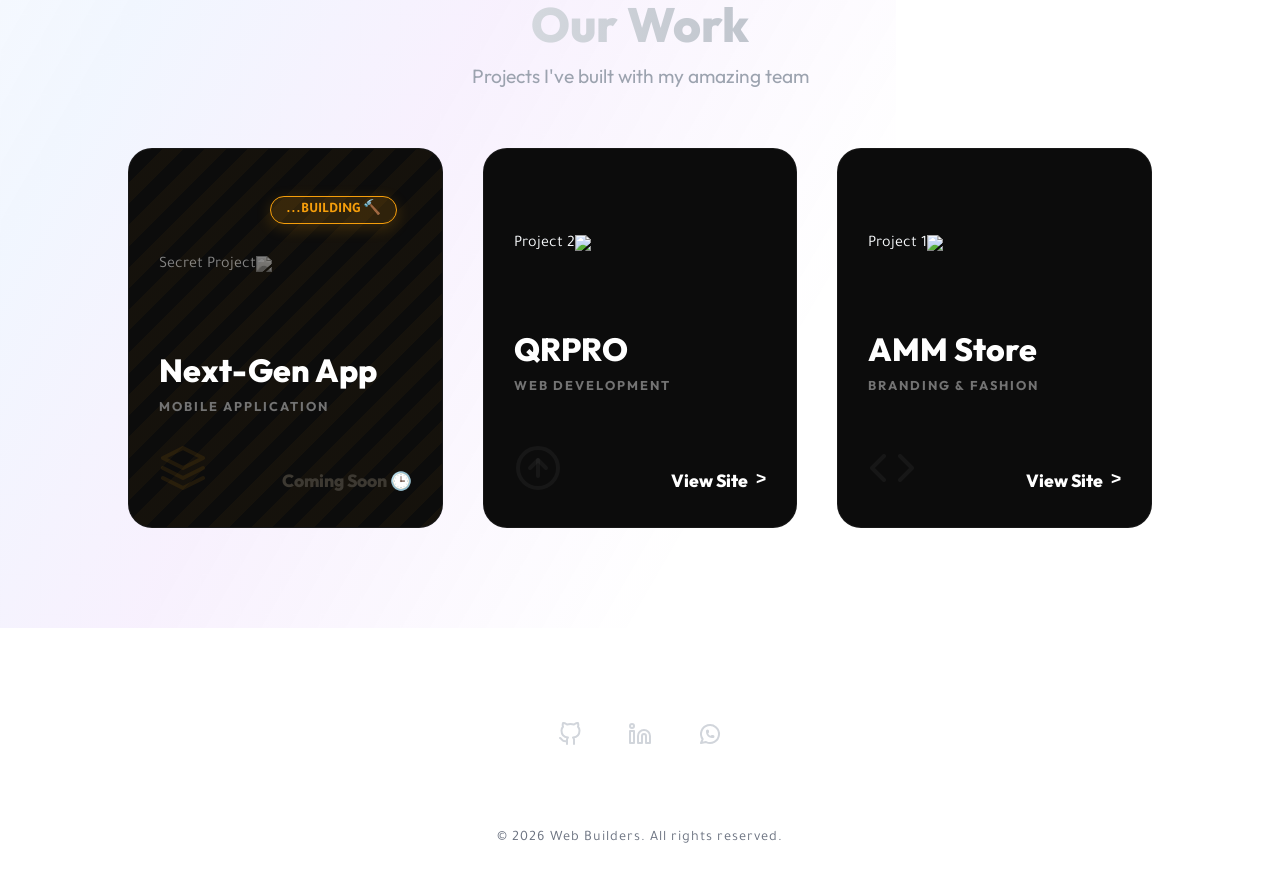
==== commit 184a8926: "Update index.html" ====
--- a/index.html
+++ b/index.html
@@ -75,7 +75,7 @@
             </div>
             <div class="hero-image">
                 <div class="image-wrapper">
-                    <img src="E:\البرتو فليو\design\me.jpeg" alt="[اسمك]">
+                    <img src="design/me.jpeg" alt="[اسمك]">
                 </div>
                 <div class="blob"></div>
             </div>
@@ -300,4 +300,4 @@
     <script src="script.js"></script>
 </body>
 
-</html>+</html>
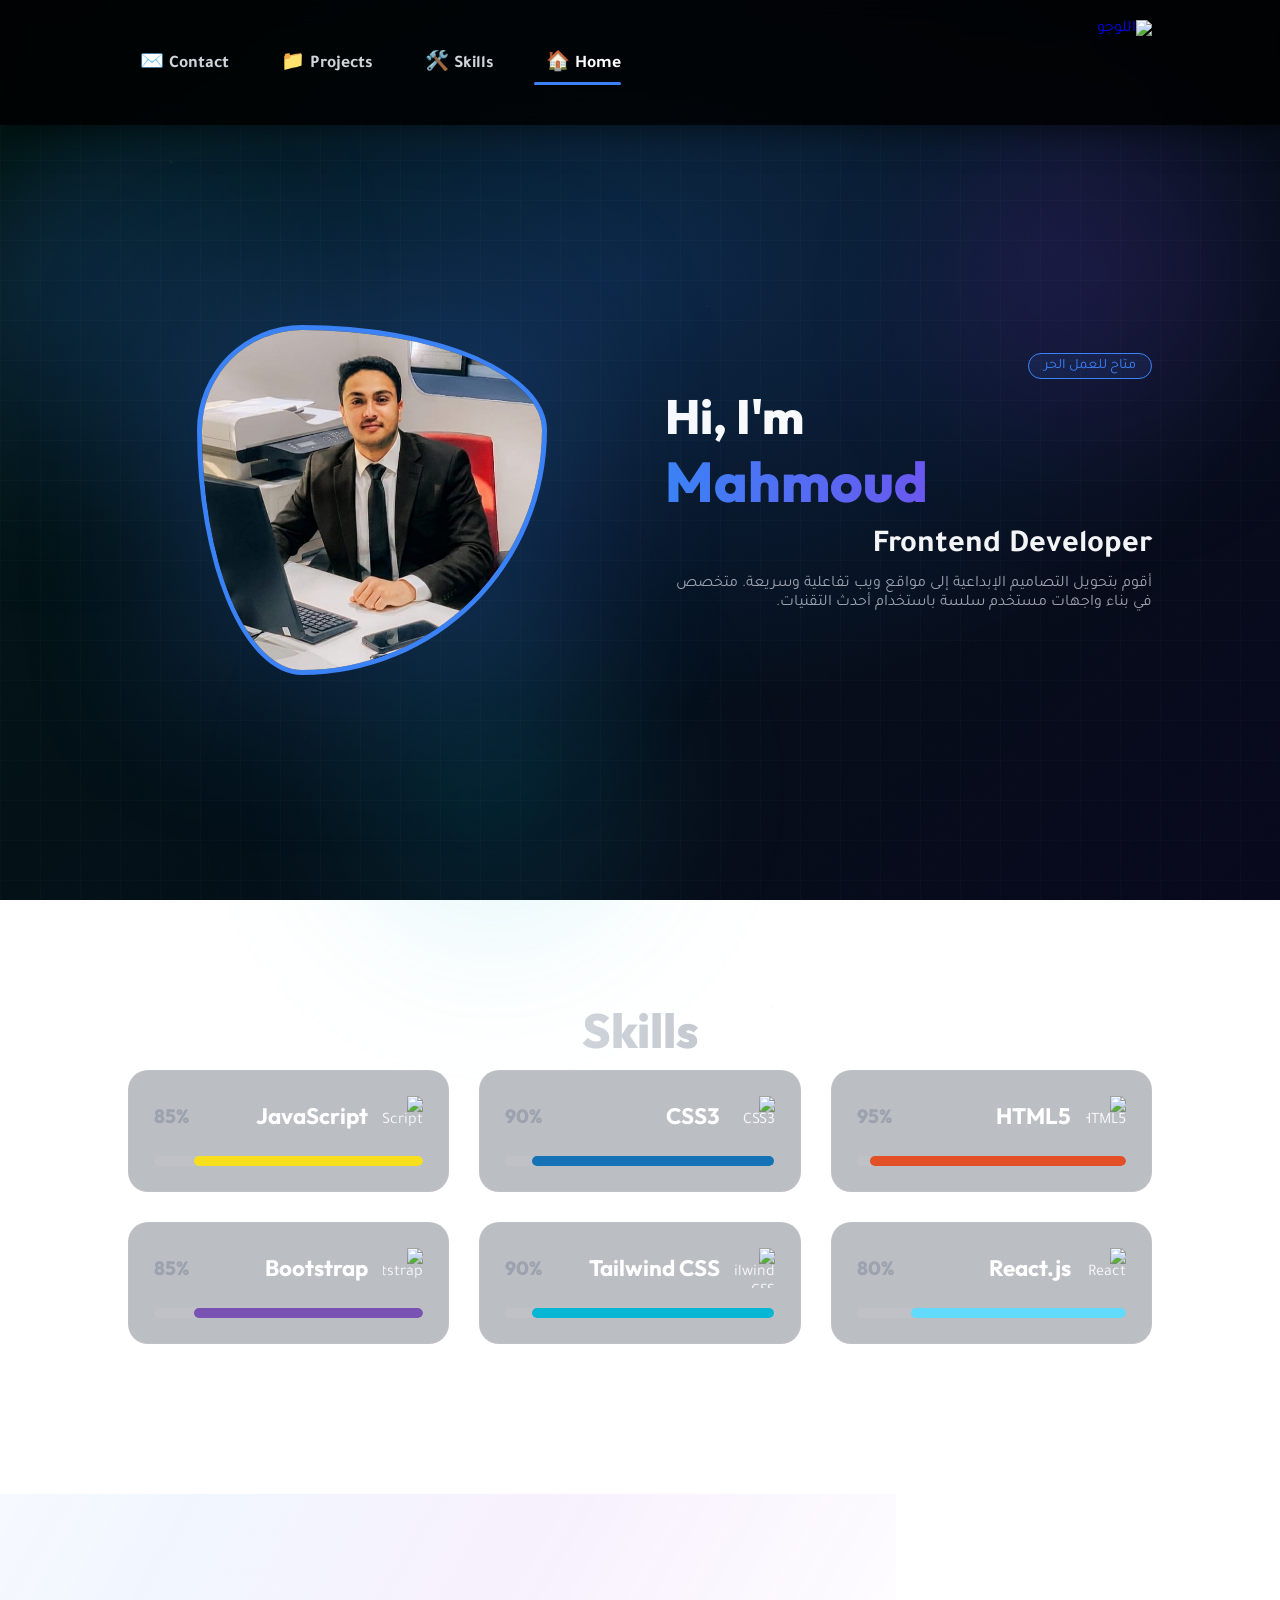
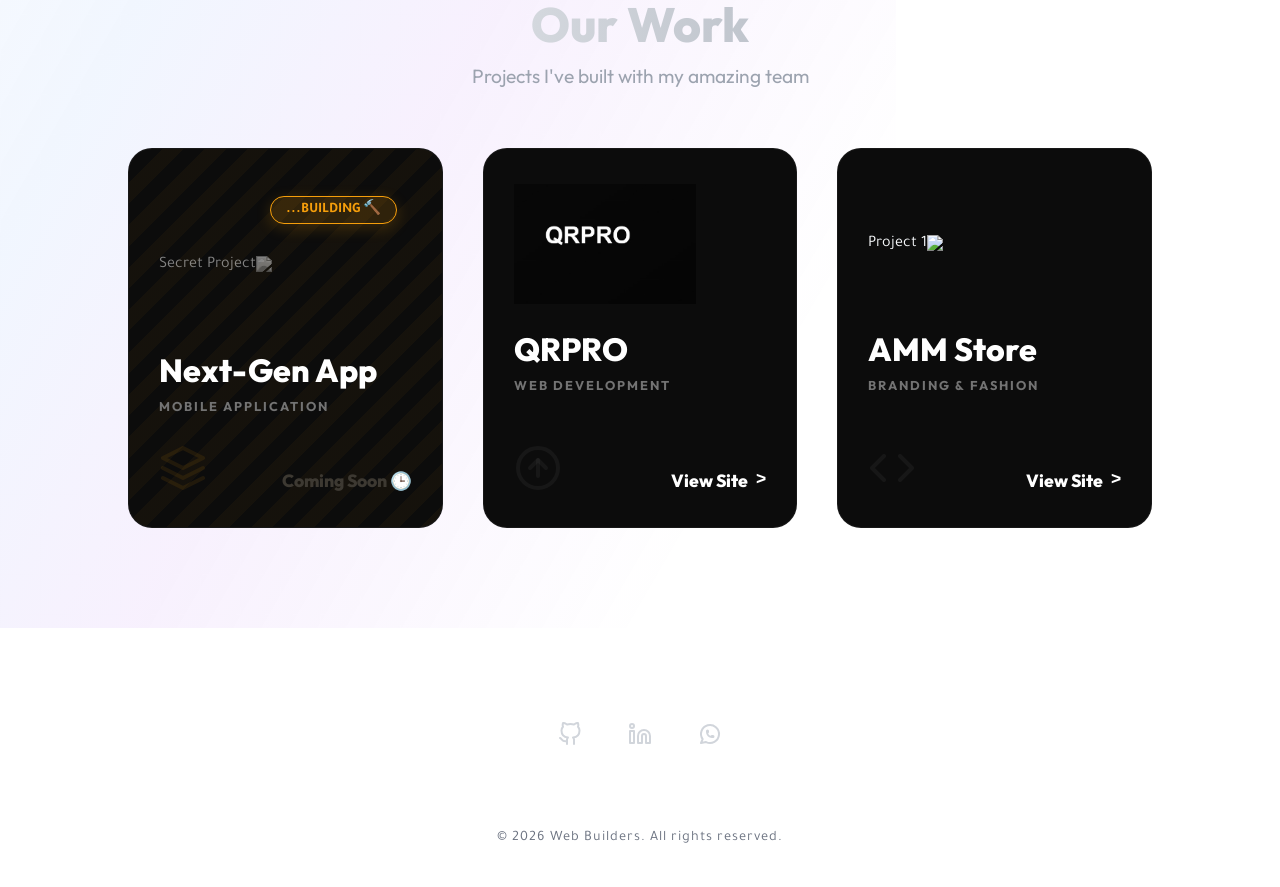
==== commit edf01d81: "Update index.html" ====
--- a/index.html
+++ b/index.html
@@ -212,7 +212,7 @@
                 <!-- Project 2 -->
                 <div class="project-card new-design reveal">
                     <div class="card-logo">
-                        <img src="E:\البرتو فليو\design\Q.jpeg" alt="Project 2">
+                        <img src="design/Q.jpeg" alt="Project 2">
                     </div>
                     <div class="card-content">
                         <h3 dir="ltr">QRPRO</h3>
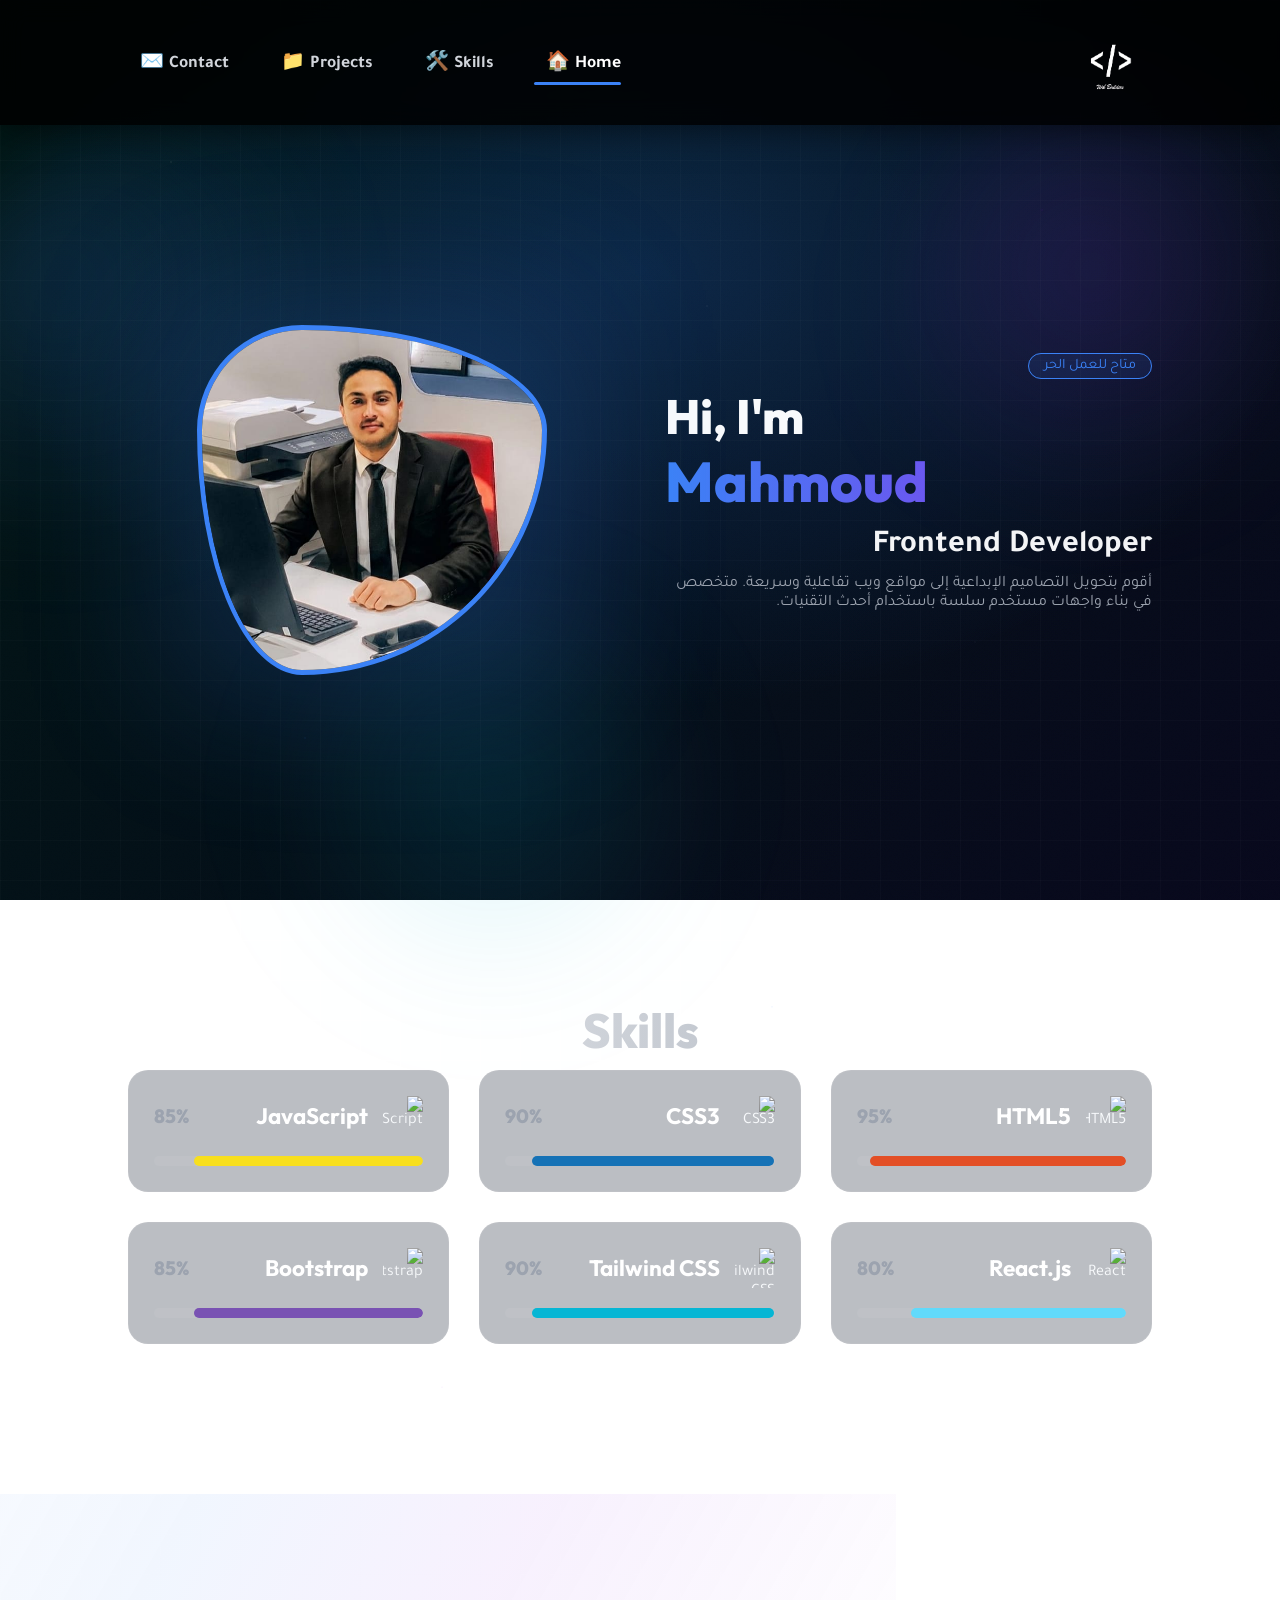
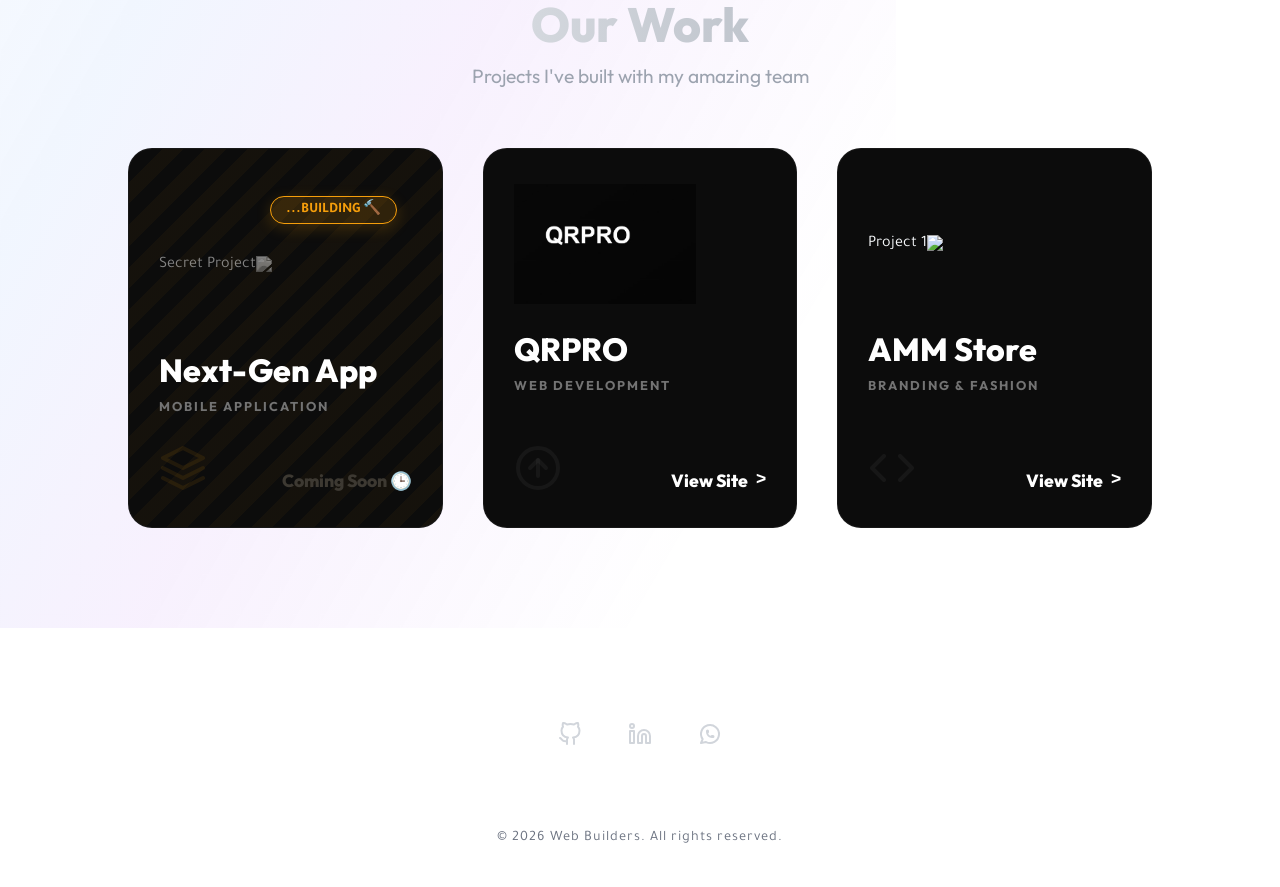
==== commit 7e52d950: "Update index.html" ====
--- a/index.html
+++ b/index.html
@@ -30,7 +30,7 @@
     <!-- Navbar -->
     <header class="navbar">
         <a href="#" class="logo">
-            <img src="E:\البرتو فليو\design\logo.png" alt="اللوجو" class="nav-logo-img">
+            <img src="design/logo.png" alt="اللوجو" class="nav-logo-img">
         </a>
         <ul class="nav-links">
             <li>
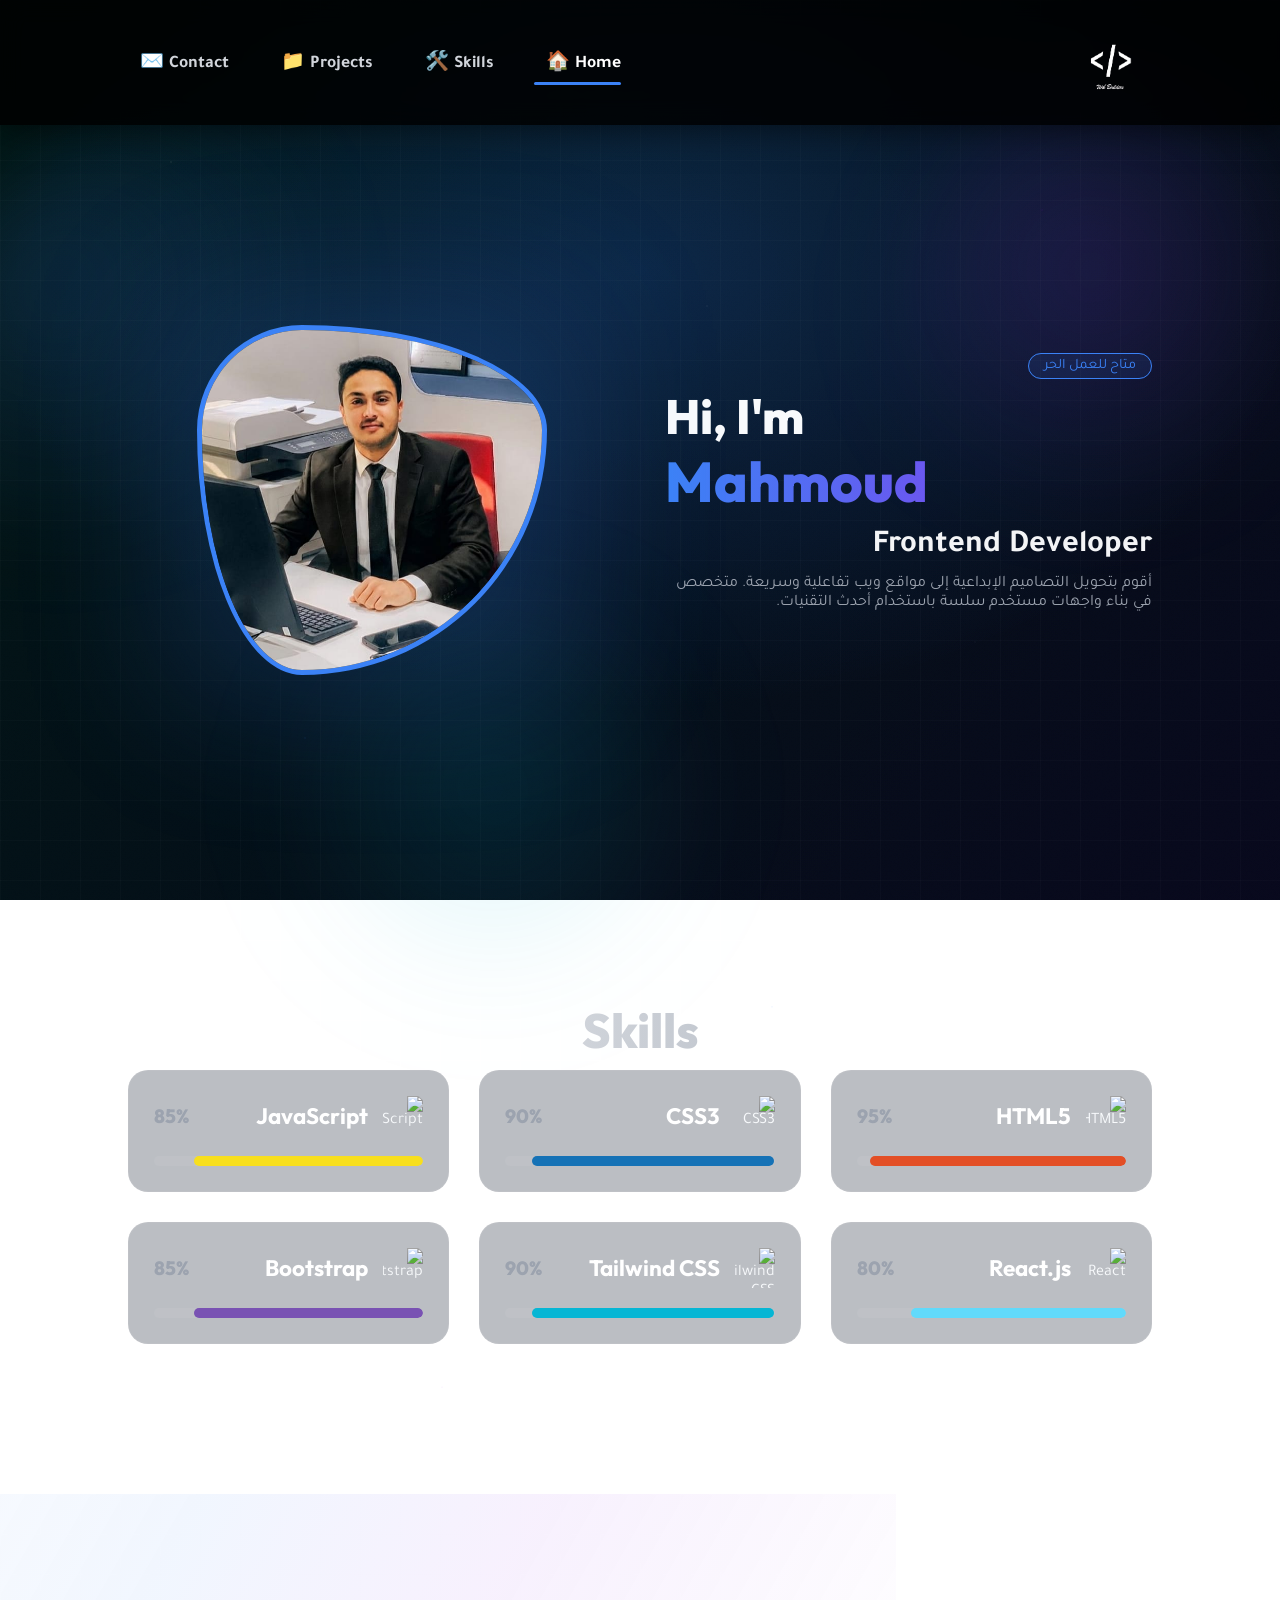
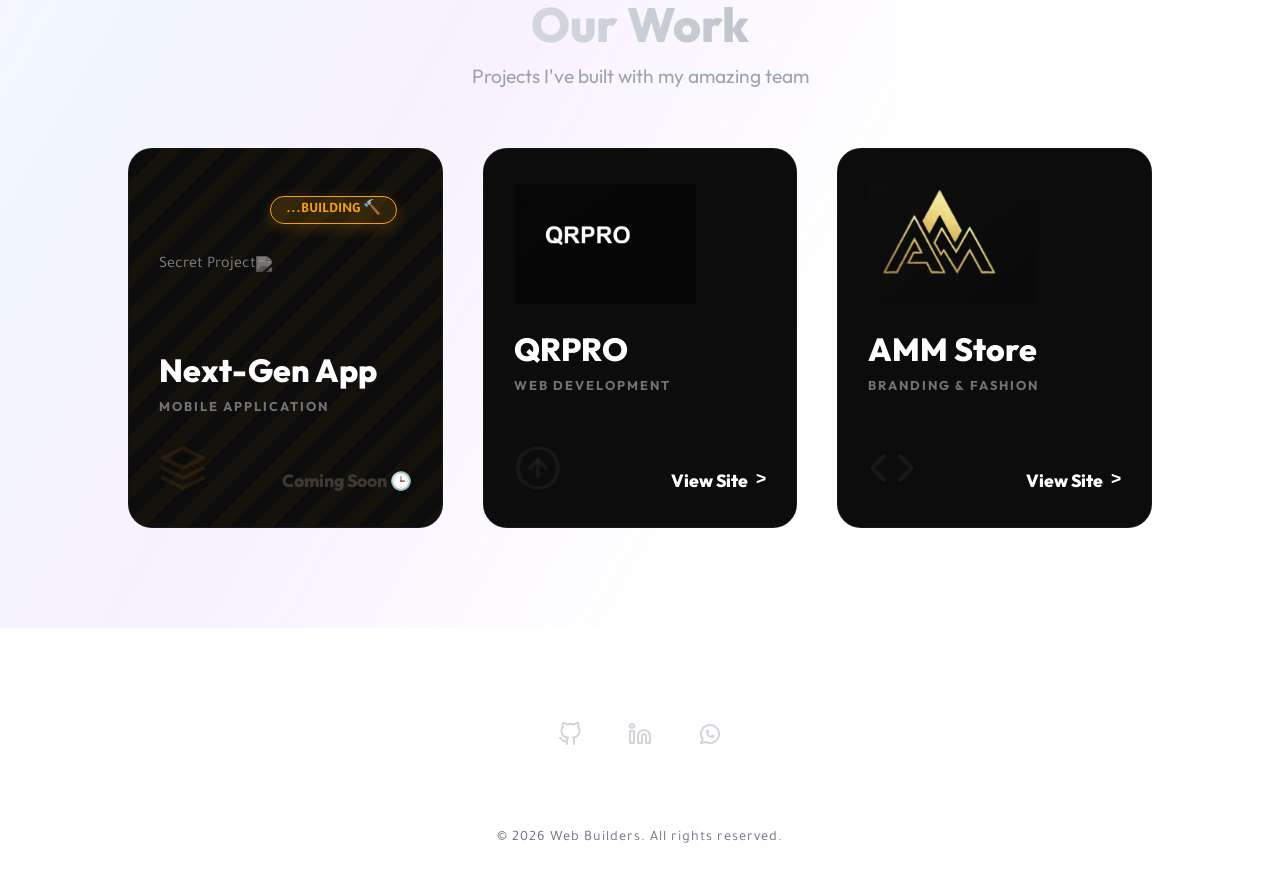
==== commit e6c93e59: "Update index.html" ====
--- a/index.html
+++ b/index.html
@@ -191,7 +191,7 @@
                 <!-- Project 1 -->
                 <div class="project-card new-design reveal">
                     <div class="card-logo">
-                        <img src="E:\البرتو فليو\design\AMM.jpeg" alt="Project 1">
+                        <img src="design/AMM.jpeg" alt="Project 1">
                     </div>
                     <div class="card-content">
                         <h3 dir="ltr">AMM Store</h3>
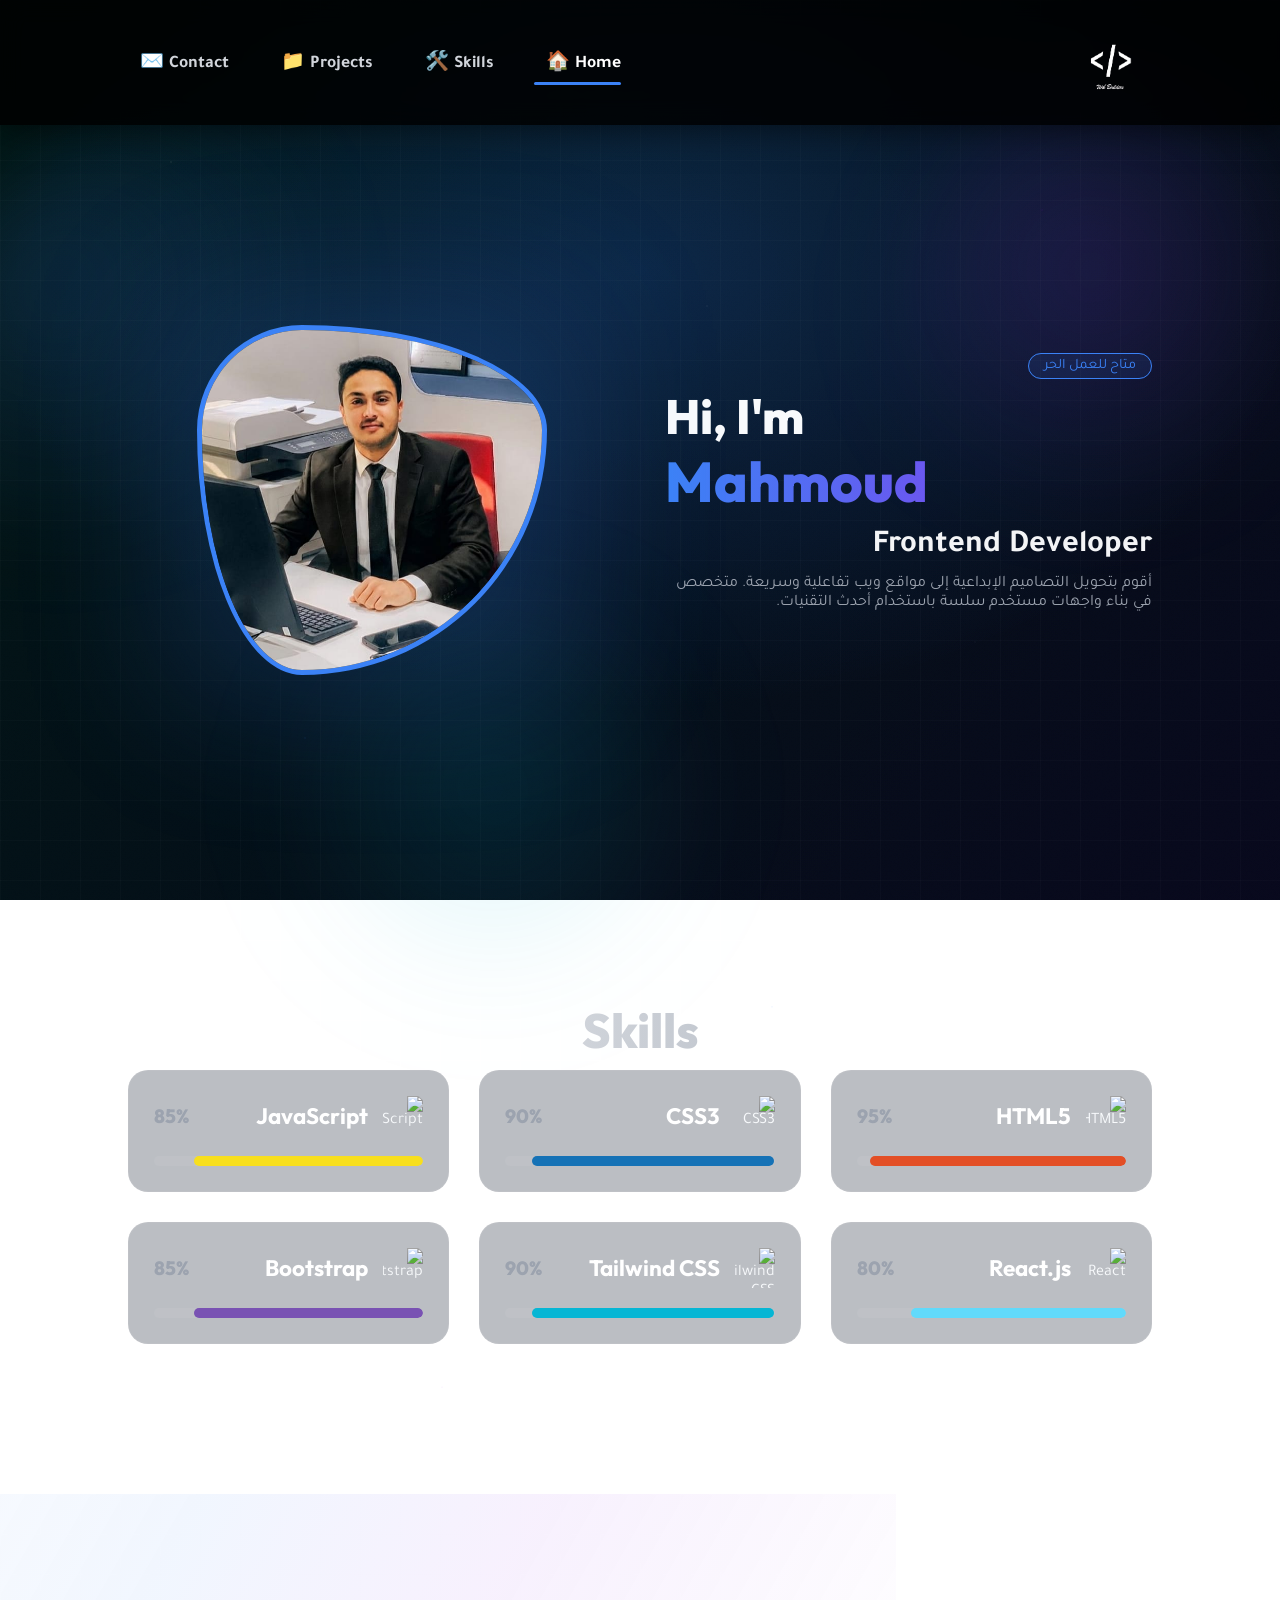
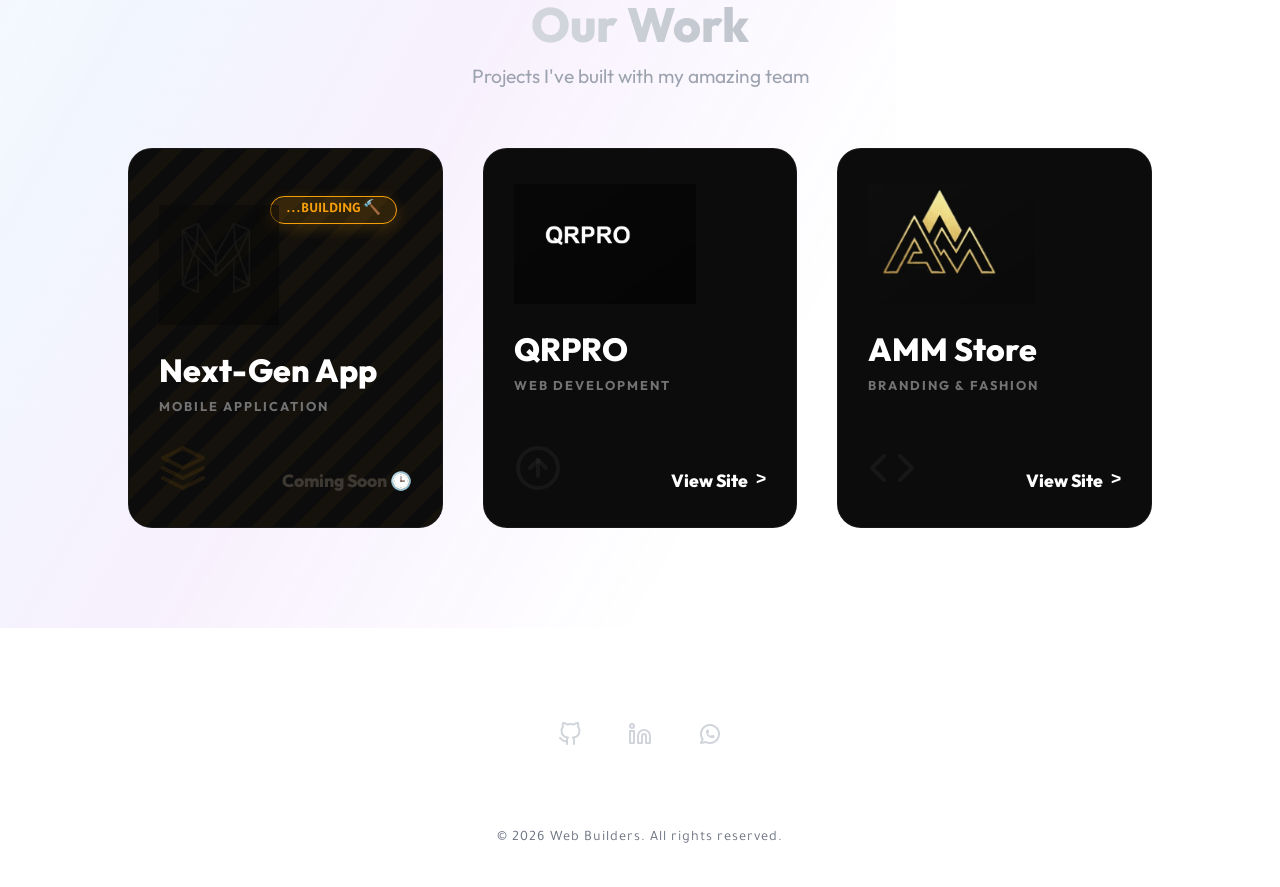
==== commit aa2595e0: "Update index.html" ====
--- a/index.html
+++ b/index.html
@@ -237,7 +237,7 @@
                         <span>​🔨 BUILDING...</span>
                     </div>
                     <div class="card-logo">
-                        <img src="E:\البرتو فليو\design\m.jpeg" alt="Secret Project"
+                        <img src="design/m.jpeg" alt="Secret Project"
                             style="filter: grayscale(100%) opacity(0.5);">
                     </div>
                     <div class="card-content">
